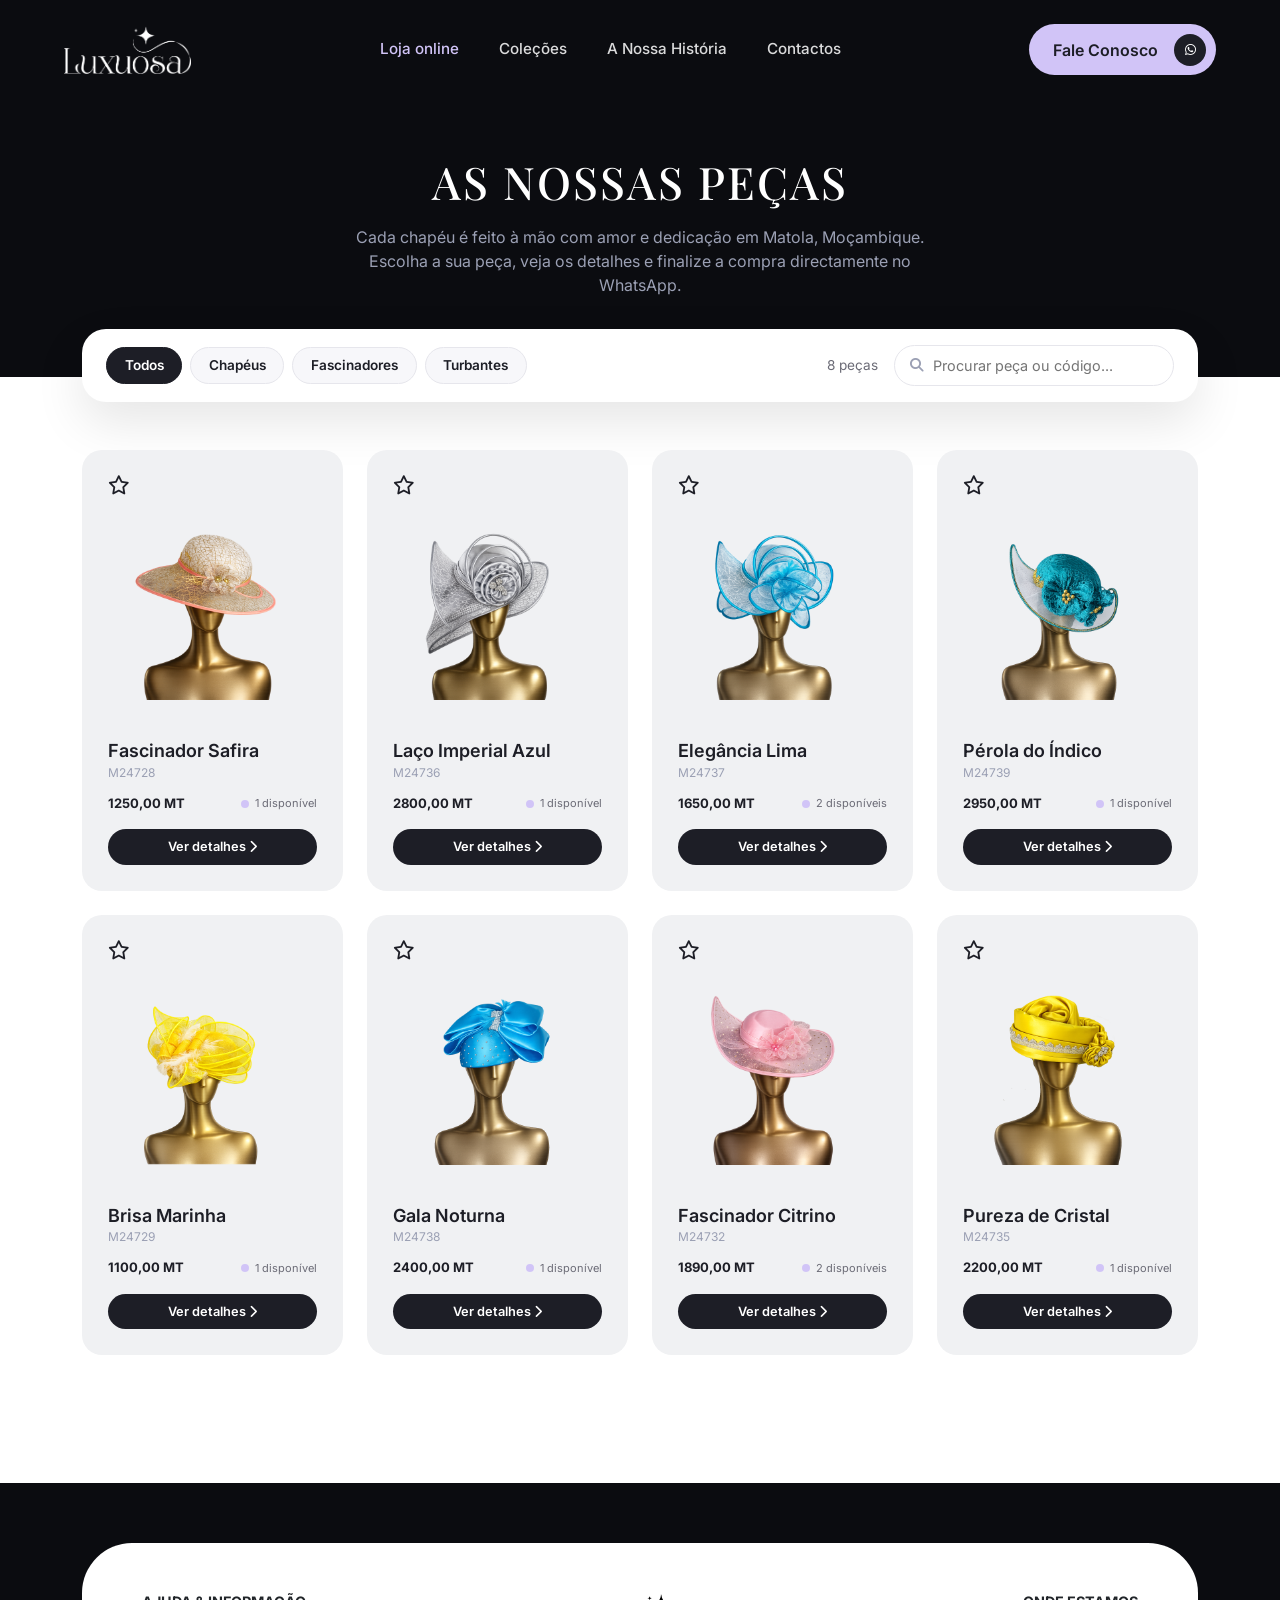
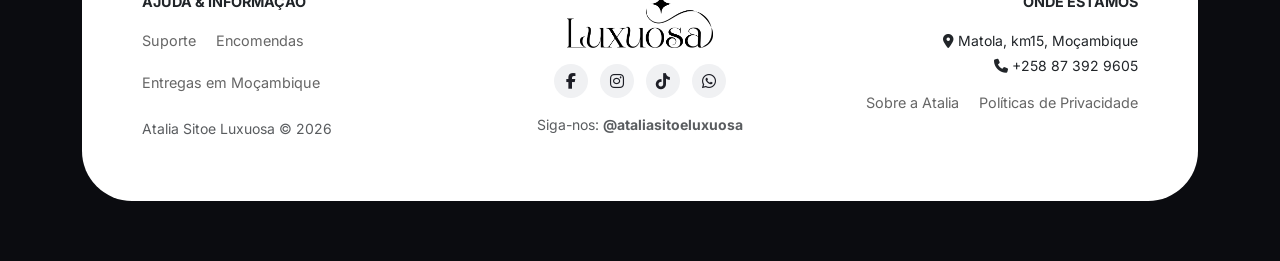
==== produtos.html @ 8c815f89 "Add files via upload" ====
<!DOCTYPE html>
<html lang="pt-BR">

<head>
    <meta charset="UTF-8">
    <meta name="viewport" content="width=device-width, initial-scale=1.0">
    <title>Produtos — Luxuosa</title>
    <meta name="description" content="Catálogo de chapéus e fascinadores artesanais Luxuosa, feitos à mão em Matola, Moçambique.">
    <link href="https://cdn.jsdelivr.net/npm/bootstrap@5.3.2/dist/css/bootstrap.min.css" rel="stylesheet">
    <link href="https://cdnjs.cloudflare.com/ajax/libs/font-awesome/6.4.2/css/all.min.css" rel="stylesheet">
    <link href="https://fonts.googleapis.com/css2?family=Inter:wght@400;500;600;700&display=swap" rel="stylesheet">
    <link rel="stylesheet" href="produtos.css">
</head>

<body>

    <nav class="custom-navbar">
        <a href="index.html" class="brand-logo"><img src="logo.png" alt="Luxuosa" class="logo-img"></a>
        <div class="nav-links">
            <a href="produtos.html" class="active">Loja online</a>
            <a href="index.html#colecoes">Coleções</a>
            <a href="index.html#historia">A Nossa História</a>
            <a href="index.html#contactos">Contactos</a>
        </div>
        <a href="https://wa.me/258873929605" target="_blank" class="btn-pill">
            Fale Conosco <span class="icon-circle"><i class="fa-brands fa-whatsapp"></i></span>
        </a>
    </nav>

    <header class="shop-header">
        <h1>As Nossas Peças</h1>
        <p>Cada chapéu é feito à mão com amor e dedicação em Matola, Moçambique. Escolha a sua peça, veja os detalhes e
            finalize a compra directamente no WhatsApp.</p>
    </header>

    <main class="container">
        <div class="toolbar">
            <div class="chips">
                <button class="chip active" data-filtro="Todos">Todos</button>
                <button class="chip" data-filtro="Chapéus">Chapéus</button>
                <button class="chip" data-filtro="Fascinadores">Fascinadores</button>
                <button class="chip" data-filtro="Turbantes">Turbantes</button>
            </div>
            <div class="d-flex align-items-center gap-3">
                <span class="contador" id="contador"></span>
                <div class="search-box">
                    <i class="fa-solid fa-magnifying-glass"></i>
                    <input type="search" id="busca" placeholder="Procurar peça ou código...">
                </div>
            </div>
        </div>

        <div class="row g-4 row-cols-1 row-cols-sm-2 row-cols-lg-4 py-5" id="grid"></div>
    </main>

    <!-- Detalhes do produto (sem recarregar a página) -->
    <div class="offcanvas offcanvas-end detalhe" tabindex="-1" id="detalhe" aria-labelledby="d-nome">
        <div class="offcanvas-header pb-0">
            <span class="detalhe-cat" id="d-cat"></span>
            <button type="button" class="btn-close" data-bs-dismiss="offcanvas" aria-label="Fechar"></button>
        </div>
        <div class="offcanvas-body">
            <div class="detalhe-img"><img id="d-img" src="" alt=""></div>
            <h2 class="detalhe-nome" id="d-nome"></h2>
            <p class="detalhe-preco mt-2 mb-3" id="d-preco"></p>
            <p class="text-muted" id="d-desc"></p>

            <div class="my-4">
                <div class="spec"><span>Código</span><strong id="d-codigo"></strong></div>
                <div class="spec"><span>Cor</span><strong id="d-cor"></strong></div>
                <div class="spec"><span>Disponibilidade</span><strong id="d-stock"></strong></div>
                <div class="spec"><span>Feito em</span><strong>Matola, Moçambique</strong></div>
            </div>

            <a href="#" id="d-comprar" target="_blank" rel="noopener" class="btn-whats">
                <i class="fa-brands fa-whatsapp fa-lg"></i> Comprar via WhatsApp
            </a>
            <p class="text-center small text-muted mt-3 mb-0">Envio para todo Moçambique • +258 87 392 9605</p>
        </div>
    </div>

    <footer class="custom-footer-container">
        <div class="container">
            <div class="footer-floating-card">
                <div class="row align-items-start">
                    <div class="col-lg-4 mb-4 mb-lg-0">
                        <h6 class="footer-card-title">AJUDA &amp; INFORMAÇÃO</h6>
                        <div class="footer-inline-links">
                            <a href="#">Suporte</a><a href="#">Encomendas</a><a href="#">Entregas em Moçambique</a>
                        </div>
                        <div class="small text-muted mt-4">Atalia Sitoe Luxuosa © 2026</div>
                    </div>
                    <div class="col-lg-4 text-center mb-4 mb-lg-0">
                        <img src="logo.png" alt="Luxuosa" class="footer-logo-img mb-3">
                        <div class="footer-social-circles">
                            <a href="#"><i class="fa-brands fa-facebook-f"></i></a>
                            <a href="#"><i class="fa-brands fa-instagram"></i></a>
                            <a href="https://www.tiktok.com/@ataliasitoeluxuosa" target="_blank"><i class="fa-brands fa-tiktok"></i></a>
                            <a href="https://wa.me/258873929605" target="_blank"><i class="fa-brands fa-whatsapp"></i></a>
                        </div>
                        <p class="mt-3 small text-muted">Siga-nos: <strong>@ataliasitoeluxuosa</strong></p>
                    </div>
                    <div class="col-lg-4 text-lg-end">
                        <h6 class="footer-card-title">ONDE ESTAMOS</h6>
                        <p class="mb-1 small"><i class="fa-solid fa-location-dot"></i> Matola, km15, Moçambique</p>
                        <p class="mb-3 small"><i class="fa-solid fa-phone"></i> +258 87 392 9605</p>
                        <div class="footer-inline-links justify-content-lg-end">
                            <a href="#">Sobre a Atalia</a><a href="#">Políticas de Privacidade</a>
                        </div>
                    </div>
                </div>
            </div>
        </div>
    </footer>

    <script src="https://cdn.jsdelivr.net/npm/bootstrap@5.3.2/dist/js/bootstrap.bundle.min.js"></script>
    <script src="produtos.js"></script>
</body>

</html>
---- produtos.css ----
/* Luxuosa — estilos da página de produtos */
@import url('https://fonts.googleapis.com/css2?family=Playfair+Display:wght@500;700&display=swap');

:root{
  --dark-bg:#0b0c10;
  --light-bg:#c1b3e6;
  --btn-lilac:#d1c4f7;
  --btn-dark:#1d1e26;
  --text-muted:#9ba0b4;
}

body{ font-family:'Inter',sans-serif; background:#ffffff; overflow-x:hidden; }

/* Navbar */
.custom-navbar{
  display:flex; justify-content:space-between; align-items:center;
  padding:1.5rem 4rem; background:var(--dark-bg);
}
.logo-img{ height:3rem; object-fit:contain; }
.nav-links{ display:flex; gap:2.5rem; }
.nav-links a{ color:#fff; text-decoration:none; font-weight:500; font-size:.95rem; opacity:.85; }
.nav-links a:hover,.nav-links a.active{ opacity:1; color:var(--btn-lilac); }
.btn-pill{
  border-radius:50px; padding:.6rem .6rem .6rem 1.5rem; font-weight:600;
  display:inline-flex; align-items:center; gap:1rem; text-decoration:none;
  background:var(--btn-lilac); color:var(--btn-dark); transition:transform .2s ease;
}
.btn-pill:hover{ transform:scale(1.02); color:var(--btn-dark); }
.icon-circle{
  width:32px; height:32px; border-radius:50%; background:var(--btn-dark); color:#fff;
  display:inline-flex; align-items:center; justify-content:center; font-size:.8rem;
}

/* Cabeçalho da loja */
.shop-header{ background:var(--dark-bg); color:#fff; padding:3.5rem 0 5rem; text-align:center; }
.shop-header h1{
  font-family:'Playfair Display',serif; text-transform:uppercase;
  letter-spacing:2px; font-size:2.8rem; margin-bottom:1rem;
}
.shop-header p{ color:var(--text-muted); max-width:620px; margin:0 auto; }

/* Barra de filtros */
.toolbar{
  background:#fff; border-radius:24px; padding:1rem 1.5rem; margin-top:-3rem;
  box-shadow:0 20px 50px rgba(0,0,0,.10); display:flex; gap:1rem;
  align-items:center; flex-wrap:wrap; justify-content:space-between;
}
.chips{ display:flex; gap:.5rem; flex-wrap:wrap; }
.chip{
  border:1px solid #e6e6ec; background:#f7f7fa; color:#1d1e26; border-radius:50px;
  padding:.45rem 1.1rem; font-size:.85rem; font-weight:600; transition:all .2s ease;
}
.chip:hover{ background:#ece7fb; }
.chip.active{ background:var(--btn-dark); color:#fff; border-color:var(--btn-dark); }
.search-box{ position:relative; }
.search-box input{
  border:1px solid #e6e6ec; border-radius:50px; padding:.55rem 1rem .55rem 2.4rem;
  font-size:.9rem; min-width:240px; outline:none;
}
.search-box input:focus{ border-color:var(--btn-lilac); }
.search-box i{ position:absolute; left:1rem; top:50%; transform:translateY(-50%); color:#9ba0b4; font-size:.85rem; }
.contador{ font-size:.85rem; color:#6b6b76; }

/* Cartões (mesmo estilo do index) */
.product-card{
  background:#f0f1f3; border-radius:20px; padding:25px; display:flex; flex-direction:column;
  transition:all .3s ease; border:1px solid transparent; cursor:pointer;
}
.product-card:hover{ transform:translateY(-10px); background:#fff; box-shadow:0 20px 40px rgba(0,0,0,.12); }
.star-icon{ font-size:1.2rem; color:#1d1e26; margin-bottom:15px; }
.product-img-wrapper{ flex-grow:1; display:flex; align-items:center; justify-content:center; padding:20px 0; }
.product-img-wrapper img{ max-width:100%; max-height:170px; object-fit:contain; }
.product-info{ margin-top:20px; }
.product-name{ font-size:18px; font-weight:600; color:#1d1e26; margin-bottom:2px; }
.product-code{ font-size:12px; color:#9ba0b4; margin-bottom:12px; }
.product-footer{ display:flex; justify-content:space-between; align-items:center; }
.product-price{ font-weight:700; font-size:13px; color:#1d1e26; }
.product-stock{ font-size:11px; color:#6b6b76; display:inline-flex; align-items:center; gap:6px; }
.stock-dot{ width:8px; height:8px; border-radius:50%; background:var(--btn-lilac); display:inline-block; }
.btn-detalhe{
  margin-top:16px; width:100%; border:none; border-radius:50px; padding:.5rem 1rem;
  background:var(--btn-dark); color:#fff; font-size:.8rem; font-weight:600;
}
.btn-detalhe:hover{ background:#000; }

/* Painel de detalhes */
.offcanvas.detalhe{ width:520px; max-width:100%; border-radius:28px 0 0 28px; }
.detalhe-img{
  background:var(--light-bg); border-radius:20px; padding:2rem; text-align:center; margin-bottom:1.5rem;
}
.detalhe-img img{ max-height:260px; max-width:100%; object-fit:contain; }
.detalhe-nome{ font-family:'Playfair Display',serif; font-size:1.8rem; color:#1d1e26; }
.detalhe-cat{ font-size:.75rem; letter-spacing:2px; text-transform:uppercase; color:#9ba0b4; }
.detalhe-preco{ font-size:1.6rem; font-weight:700; color:#1d1e26; }
.spec{ display:flex; justify-content:space-between; padding:.7rem 0; border-bottom:1px solid #f0f0f4; font-size:.9rem; }
.spec span:first-child{ color:#9ba0b4; }
.btn-whats{
  width:100%; border-radius:50px; padding:.9rem 1.5rem; background:#1d1e26; color:#fff;
  font-weight:700; text-decoration:none; display:inline-flex; align-items:center;
  justify-content:center; gap:.7rem; transition:transform .2s ease;
}
.btn-whats:hover{ transform:scale(1.02); background:#25D366; color:#fff; }

/* Rodapé */
.custom-footer-container{ background:var(--dark-bg); padding:60px 0; margin-top:5rem; }
.footer-floating-card{ background:#fff; border-radius:50px; padding:50px 60px; }
.footer-card-title{ font-size:.9rem; font-weight:700; margin-bottom:20px; }
.footer-inline-links{ display:flex; gap:20px; flex-wrap:wrap; }
.footer-inline-links a{ color:#666; text-decoration:none; font-size:.9rem; }
.footer-inline-links a:hover{ color:var(--btn-lilac); }
.footer-logo-img{ height:55px; filter:brightness(0); }
.footer-social-circles a{
  width:34px; height:34px; border-radius:50%; background:#f0f1f3; color:#1d1e26;
  display:inline-flex; align-items:center; justify-content:center; margin:0 4px; text-decoration:none;
}
.footer-social-circles a:hover{ background:var(--btn-lilac); }

@media (max-width:768px){
  .custom-navbar{ padding:1.2rem 1.5rem; }
  .nav-links{ display:none; }
  .shop-header h1{ font-size:2rem; }
  .footer-floating-card{ padding:35px 25px; border-radius:30px; }
}
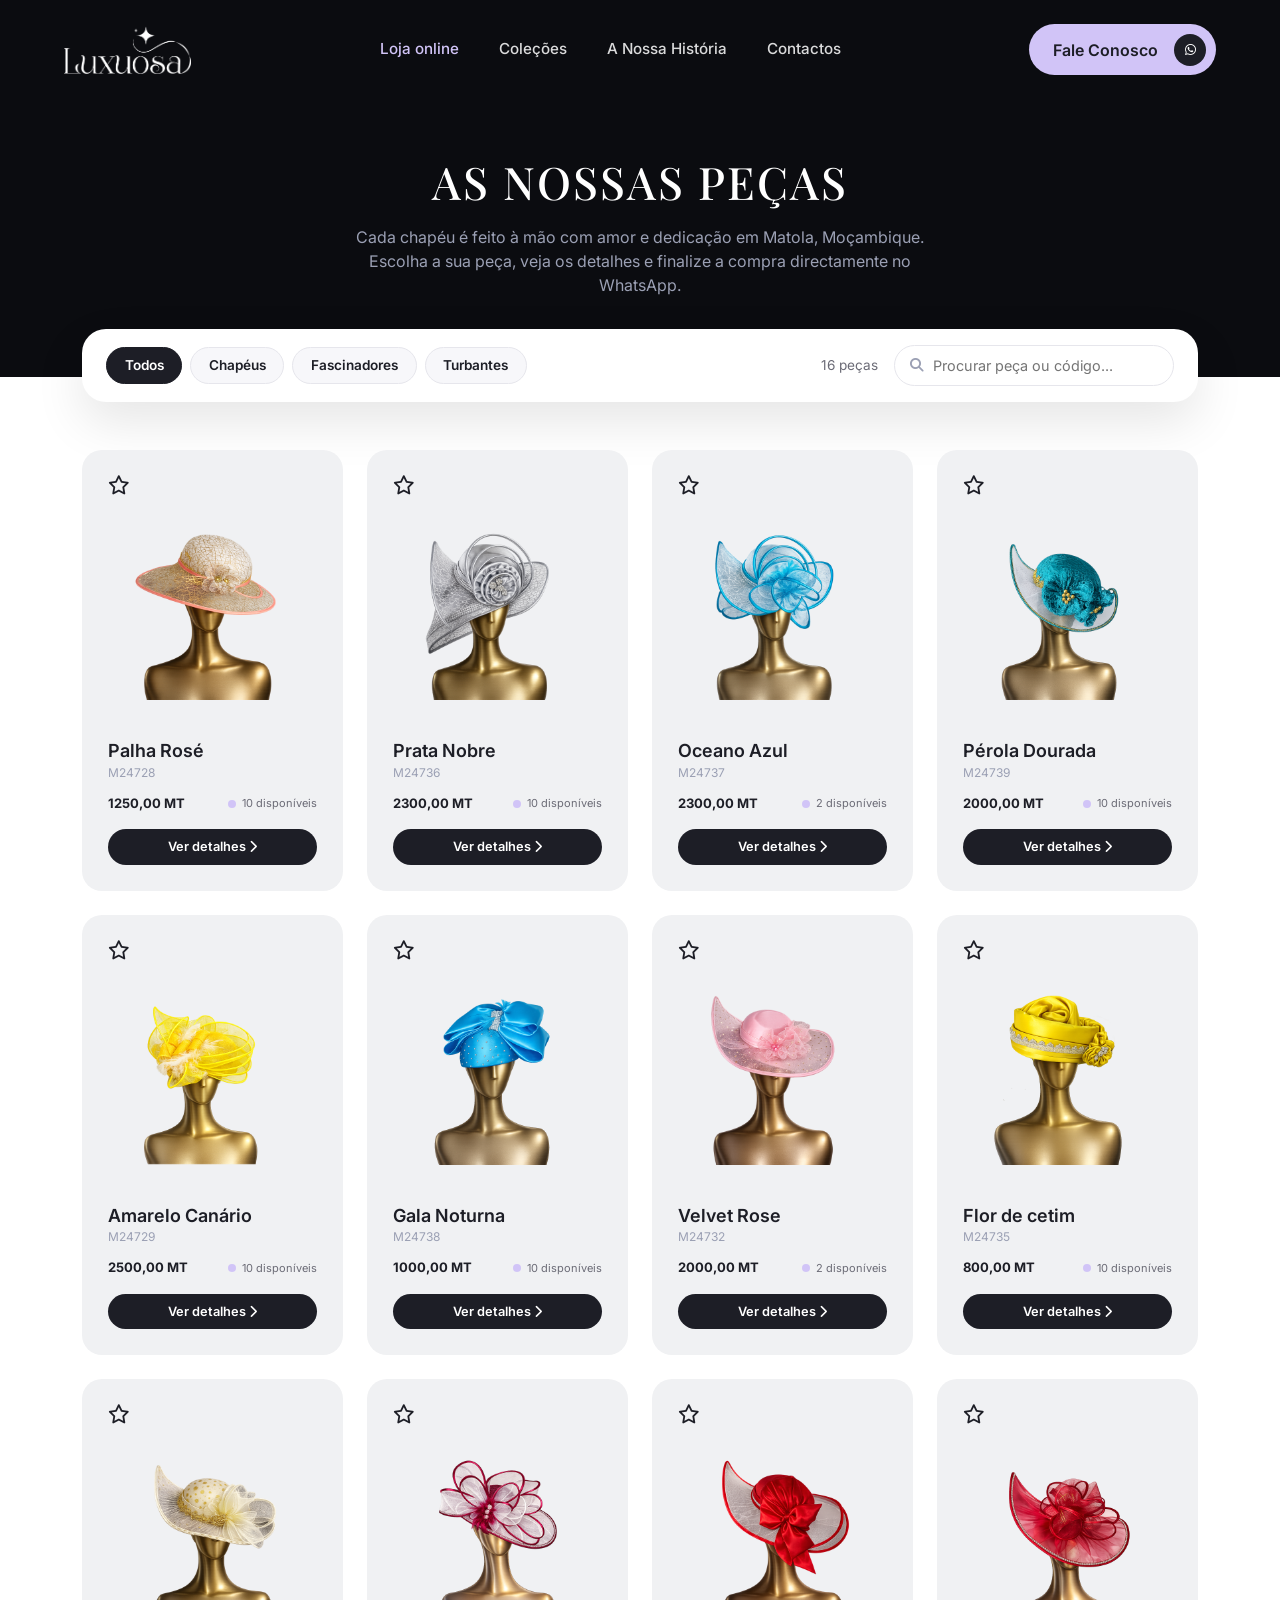
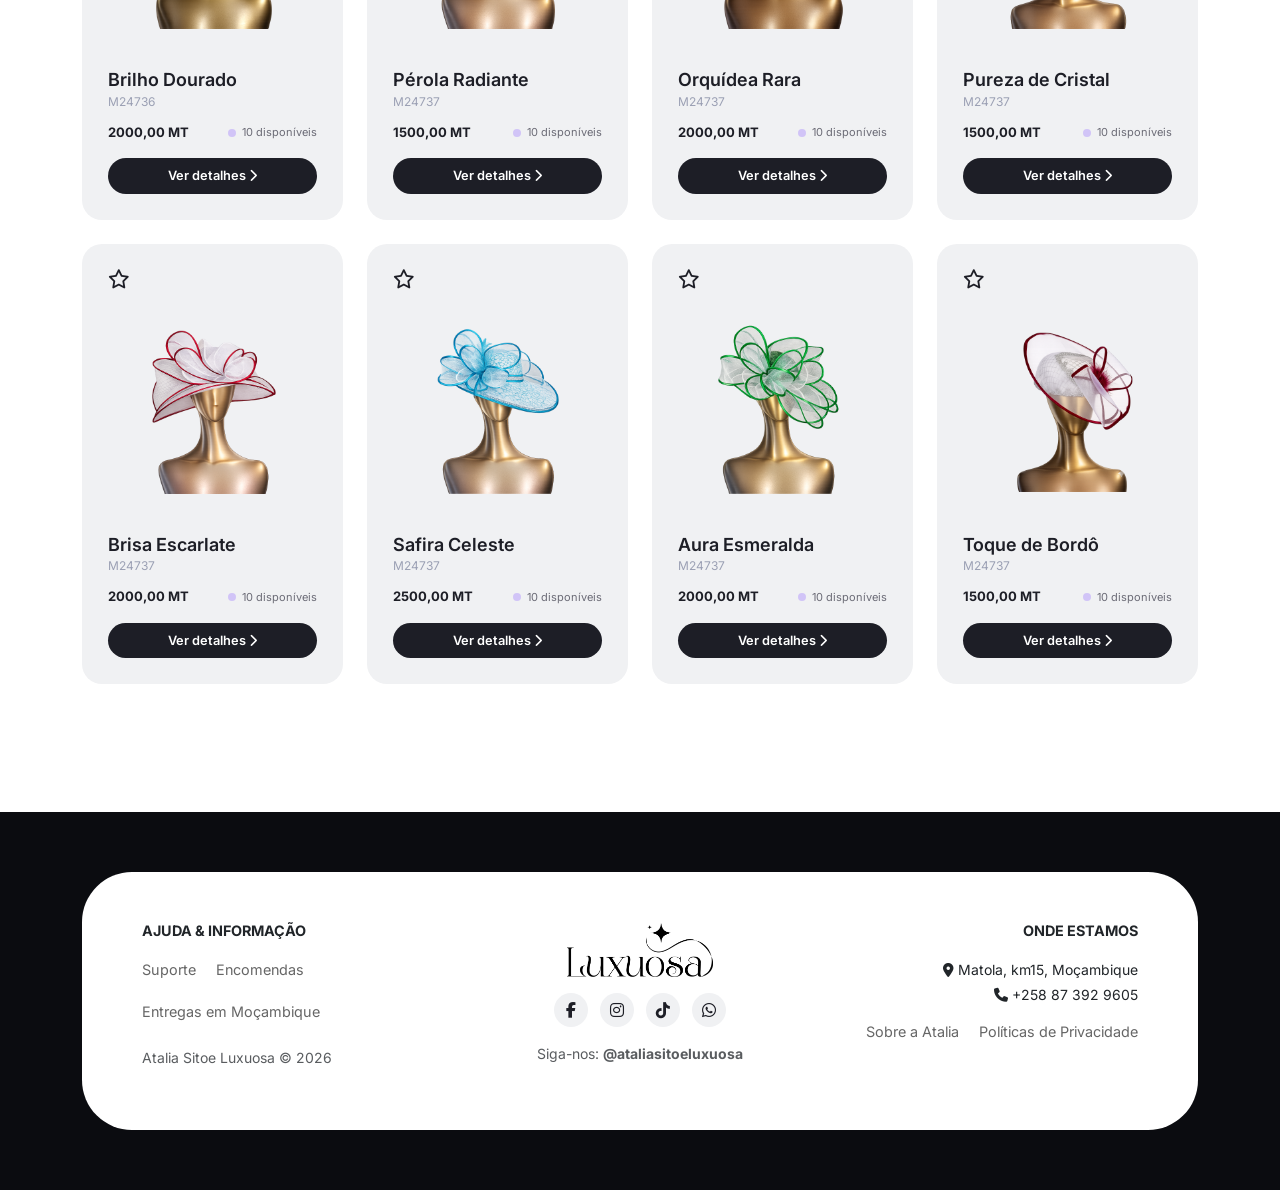
==== commit c01a6726: "Add files via upload" ====
--- a/produtos.html
+++ b/produtos.html
@@ -5,7 +5,8 @@
     <meta charset="UTF-8">
     <meta name="viewport" content="width=device-width, initial-scale=1.0">
     <title>Produtos — Luxuosa</title>
-    <meta name="description" content="Catálogo de chapéus e fascinadores artesanais Luxuosa, feitos à mão em Matola, Moçambique.">
+    <meta name="description"
+        content="Catálogo de chapéus e fascinadores artesanais Luxuosa, feitos à mão em Matola, Moçambique.">
     <link href="https://cdn.jsdelivr.net/npm/bootstrap@5.3.2/dist/css/bootstrap.min.css" rel="stylesheet">
     <link href="https://cdnjs.cloudflare.com/ajax/libs/font-awesome/6.4.2/css/all.min.css" rel="stylesheet">
     <link href="https://fonts.googleapis.com/css2?family=Inter:wght@400;500;600;700&display=swap" rel="stylesheet">
@@ -95,8 +96,10 @@
                         <div class="footer-social-circles">
                             <a href="#"><i class="fa-brands fa-facebook-f"></i></a>
                             <a href="#"><i class="fa-brands fa-instagram"></i></a>
-                            <a href="https://www.tiktok.com/@ataliasitoeluxuosa" target="_blank"><i class="fa-brands fa-tiktok"></i></a>
-                            <a href="https://wa.me/258873929605" target="_blank"><i class="fa-brands fa-whatsapp"></i></a>
+                            <a href="https://www.tiktok.com/@ataliasitoeluxuosa" target="_blank"><i
+                                    class="fa-brands fa-tiktok"></i></a>
+                            <a href="https://wa.me/258873929605" target="_blank"><i
+                                    class="fa-brands fa-whatsapp"></i></a>
                         </div>
                         <p class="mt-3 small text-muted">Siga-nos: <strong>@ataliasitoeluxuosa</strong></p>
                     </div>
@@ -117,4 +120,4 @@
     <script src="produtos.js"></script>
 </body>
 
-</html>
+</html>
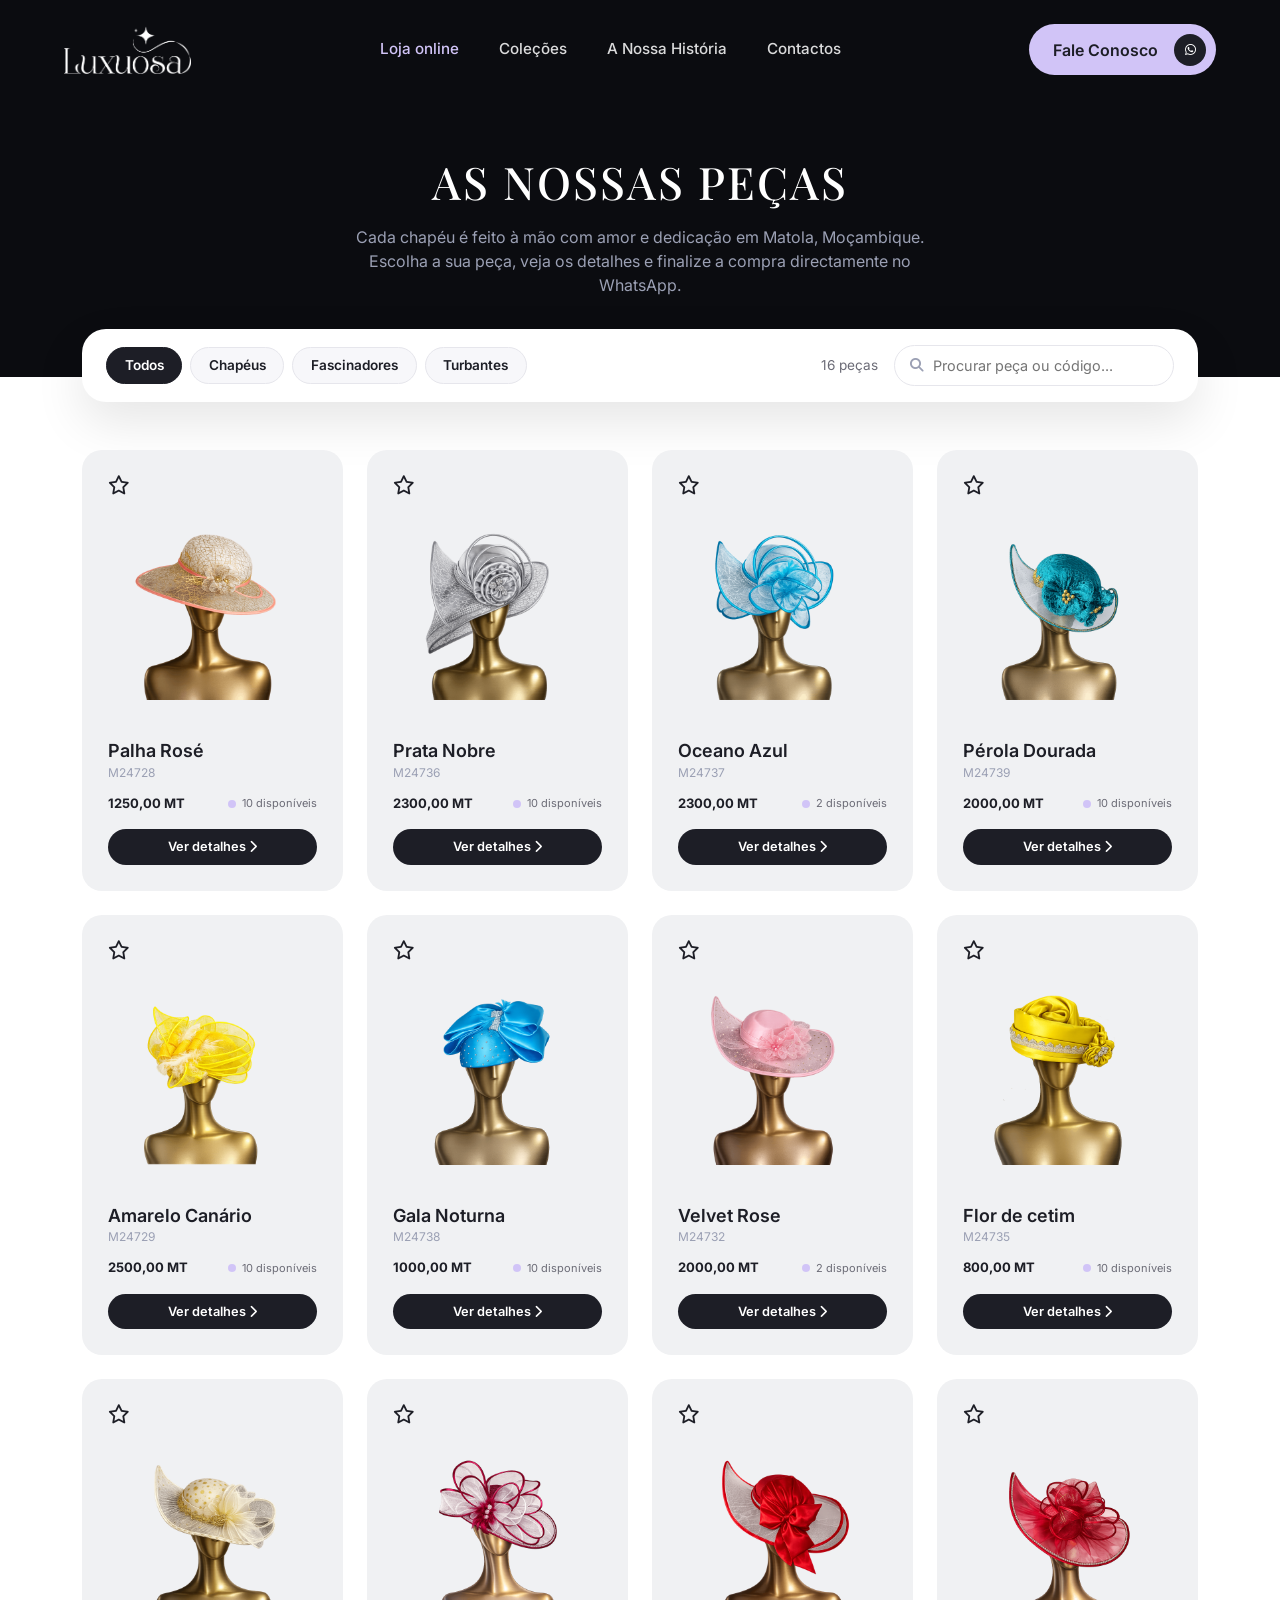
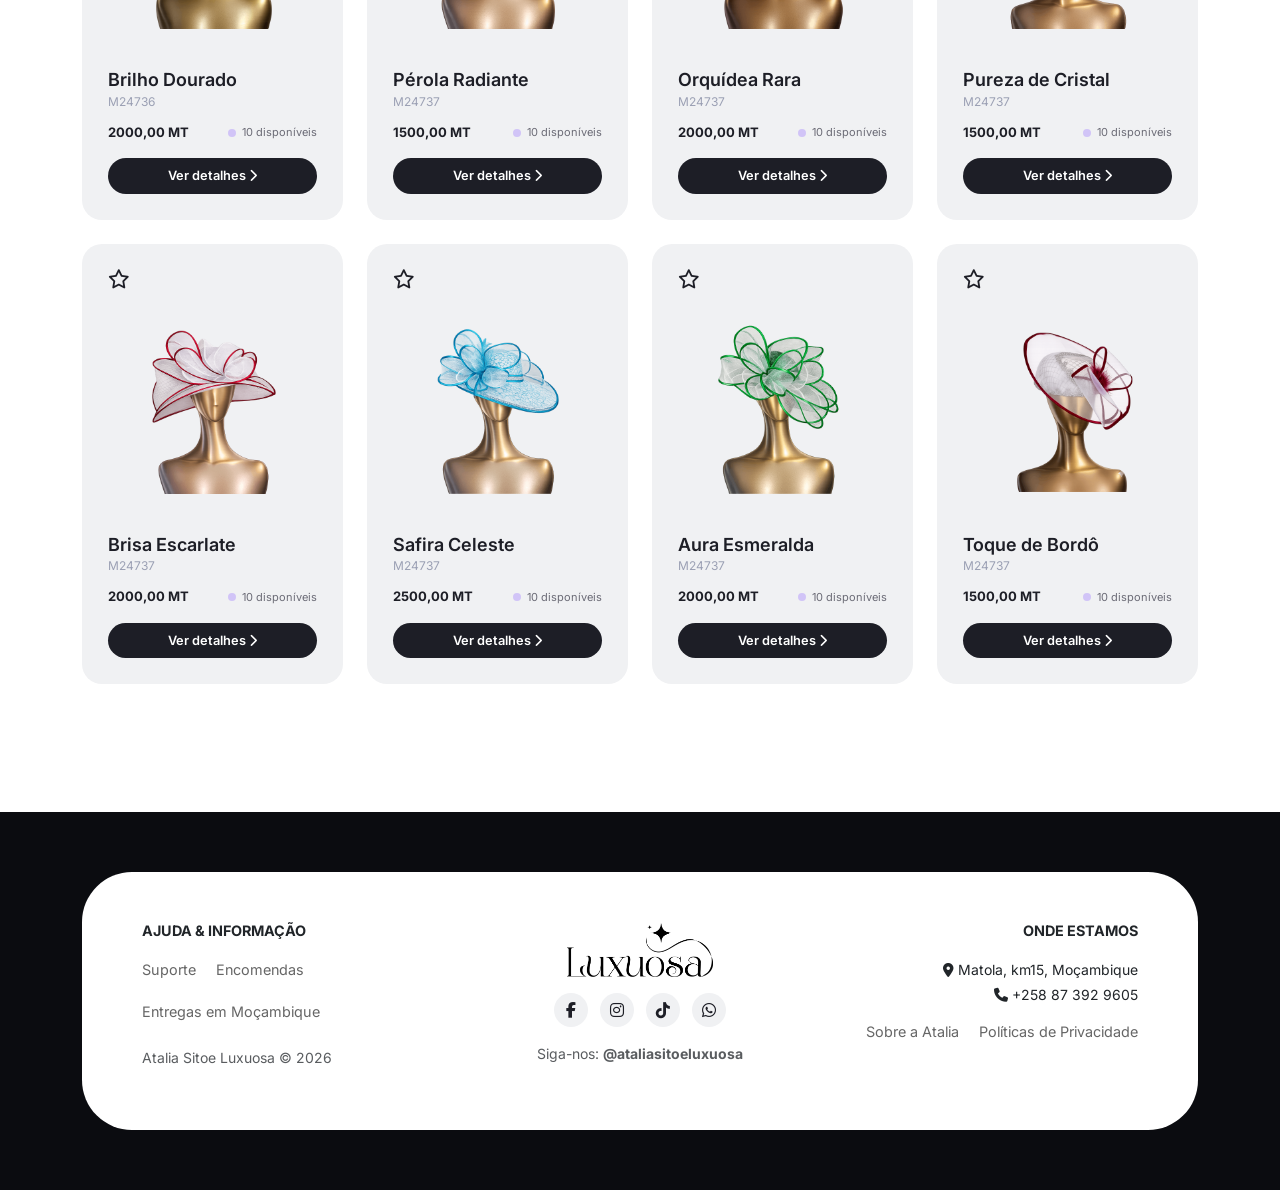
==== commit bd09f931: "number" ====
--- a/produtos.html
+++ b/produtos.html
@@ -2,6 +2,28 @@
 <html lang="pt-BR">
 
 <head>
+    <!-- SEO Básico -->
+    <meta name="description"
+        content="Catálogo completo de chapéus, fascinadores e turbantes artesanais Luxuosa. Peças feitas à mão em Matola, Moçambique. Escolha a sua peça e compre online.">
+    <meta name="keywords"
+        content="comprar chapéus online, fascinadores Moçambique, turbantes, catálogo Luxuosa, loja online de chapéus, moda artesanal">
+    <meta name="author" content="Atalia Sitoé">
+    <link rel="canonical" href="https://luxuosa.co.mz/produtos.html">
+
+    <!-- Open Graph / Redes Sociais -->
+    <meta property="og:type" content="website">
+    <meta property="og:url" content="https://luxuosa.co.mz/produtos.html">
+    <meta property="og:title" content="Produtos — Loja Online Luxuosa">
+    <meta property="og:description"
+        content="Escolha a sua peça exclusiva no nosso catálogo de chapéus e fascinadores e finalize a compra directamente no WhatsApp.">
+    <meta property="og:image" content="https://luxuosa.co.mz/prod1.png">
+    <meta property="og:site_name" content="Luxuosa">
+
+    <!-- Twitter Cards -->
+    <meta name="twitter:card" content="summary_large_image">
+    <meta name="twitter:title" content="Produtos — Loja Online Luxuosa">
+    <meta name="twitter:description" content="Catálogo completo de chapéus e fascinadores artesanais Luxuosa.">
+    <meta name="twitter:image" content="https://luxuosa.co.mz/prod1.png">
     <meta charset="UTF-8">
     <meta name="viewport" content="width=device-width, initial-scale=1.0">
     <title>Produtos — Luxuosa</title>
@@ -23,7 +45,7 @@
             <a href="index.html#historia">A Nossa História</a>
             <a href="index.html#contactos">Contactos</a>
         </div>
-        <a href="https://wa.me/258873929605" target="_blank" class="btn-pill">
+        <a href="https://wa.me/258842379543" target="_blank" class="btn-pill">
             Fale Conosco <span class="icon-circle"><i class="fa-brands fa-whatsapp"></i></span>
         </a>
     </nav>
@@ -98,7 +120,7 @@
                             <a href="#"><i class="fa-brands fa-instagram"></i></a>
                             <a href="https://www.tiktok.com/@ataliasitoeluxuosa" target="_blank"><i
                                     class="fa-brands fa-tiktok"></i></a>
-                            <a href="https://wa.me/258873929605" target="_blank"><i
+                            <a href="https://wa.me/258842379543" target="_blank"><i
                                     class="fa-brands fa-whatsapp"></i></a>
                         </div>
                         <p class="mt-3 small text-muted">Siga-nos: <strong>@ataliasitoeluxuosa</strong></p>
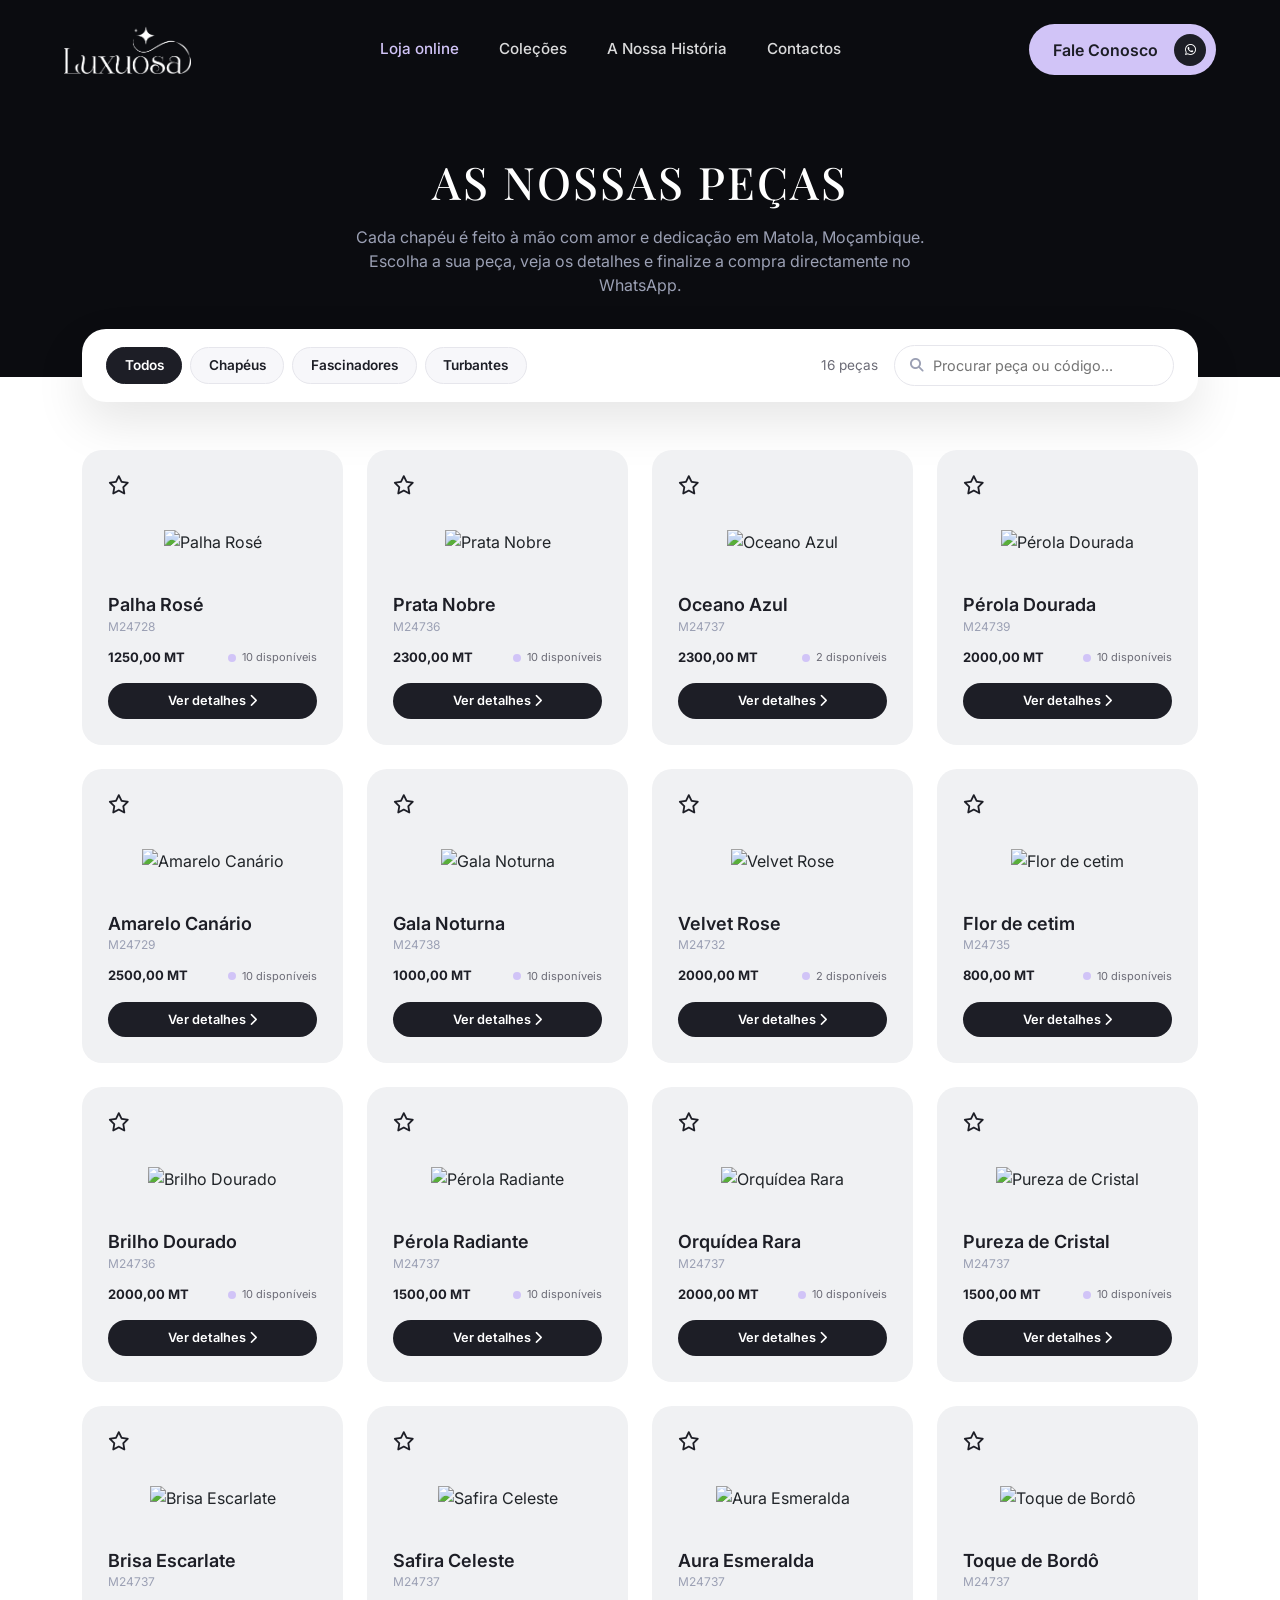
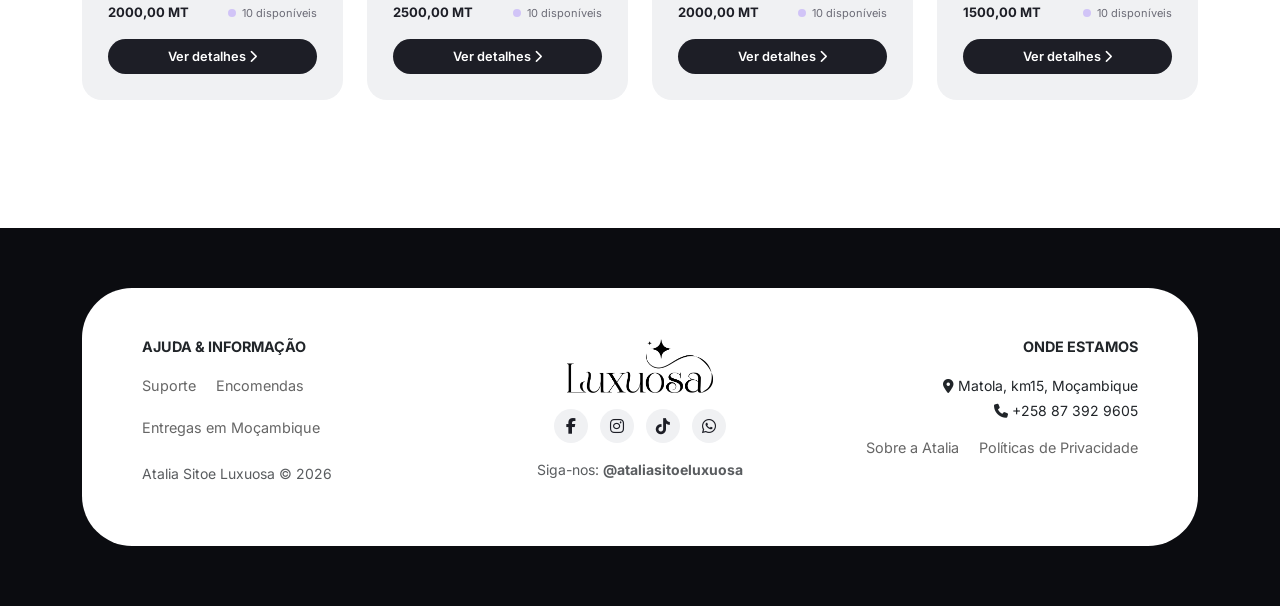
==== commit b7b4604d: "img to webp" ====
--- a/produtos.html
+++ b/produtos.html
@@ -16,14 +16,14 @@
     <meta property="og:title" content="Produtos — Loja Online Luxuosa">
     <meta property="og:description"
         content="Escolha a sua peça exclusiva no nosso catálogo de chapéus e fascinadores e finalize a compra directamente no WhatsApp.">
-    <meta property="og:image" content="https://luxuosa.co.mz/prod1.png">
+    <meta property="og:image" content="https://luxuosa.co.mz/prod1.webp">
     <meta property="og:site_name" content="Luxuosa">
 
     <!-- Twitter Cards -->
     <meta name="twitter:card" content="summary_large_image">
     <meta name="twitter:title" content="Produtos — Loja Online Luxuosa">
     <meta name="twitter:description" content="Catálogo completo de chapéus e fascinadores artesanais Luxuosa.">
-    <meta name="twitter:image" content="https://luxuosa.co.mz/prod1.png">
+    <meta name="twitter:image" content="https://luxuosa.co.mz/prod1.webp">
     <meta charset="UTF-8">
     <meta name="viewport" content="width=device-width, initial-scale=1.0">
     <title>Produtos — Luxuosa</title>
@@ -38,7 +38,7 @@
 <body>
 
     <nav class="custom-navbar">
-        <a href="index.html" class="brand-logo"><img src="logo.png" alt="Luxuosa" class="logo-img"></a>
+        <a href="index.html" class="brand-logo"><img src="logo.webp" alt="Luxuosa" class="logo-img"></a>
         <div class="nav-links">
             <a href="produtos.html" class="active">Loja online</a>
             <a href="index.html#colecoes">Coleções</a>
@@ -114,7 +114,7 @@
                         <div class="small text-muted mt-4">Atalia Sitoe Luxuosa © 2026</div>
                     </div>
                     <div class="col-lg-4 text-center mb-4 mb-lg-0">
-                        <img src="logo.png" alt="Luxuosa" class="footer-logo-img mb-3">
+                        <img src="logo.webp" alt="Luxuosa" class="footer-logo-img mb-3">
                         <div class="footer-social-circles">
                             <a href="#"><i class="fa-brands fa-facebook-f"></i></a>
                             <a href="#"><i class="fa-brands fa-instagram"></i></a>
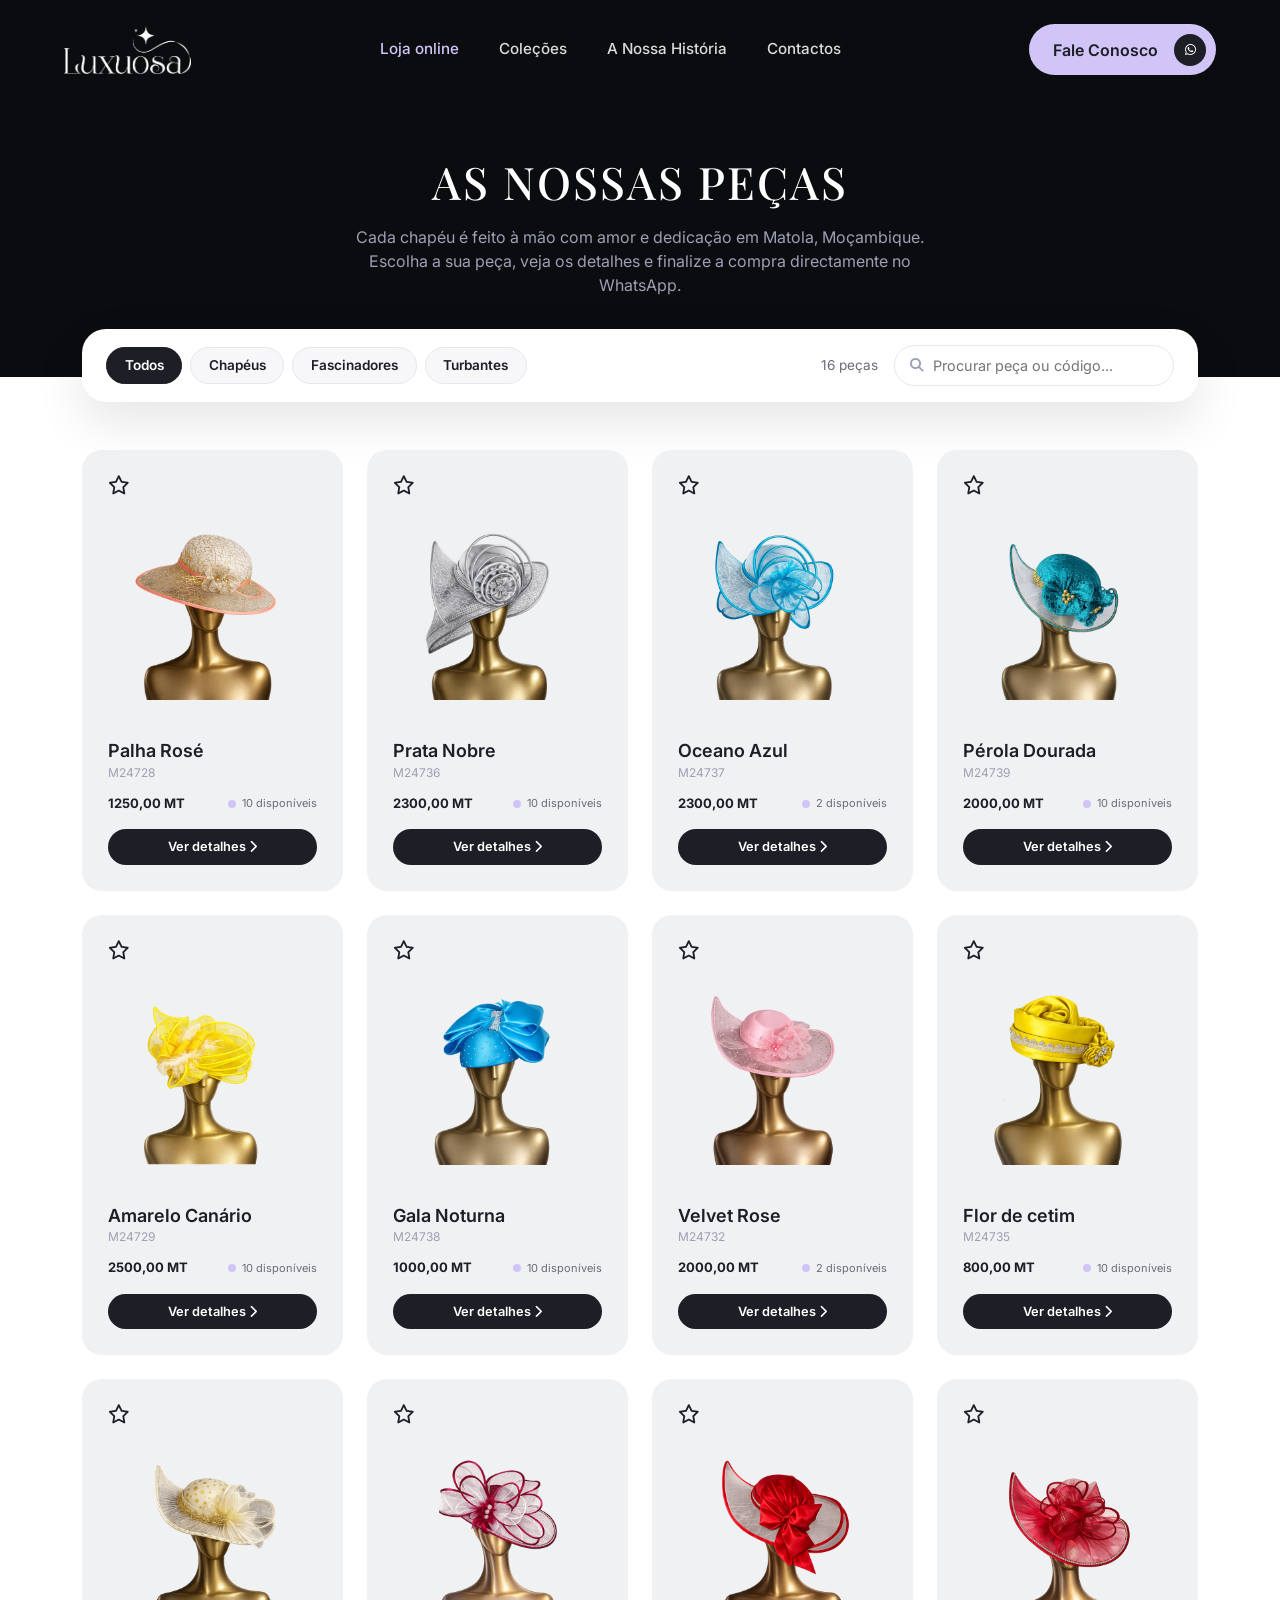
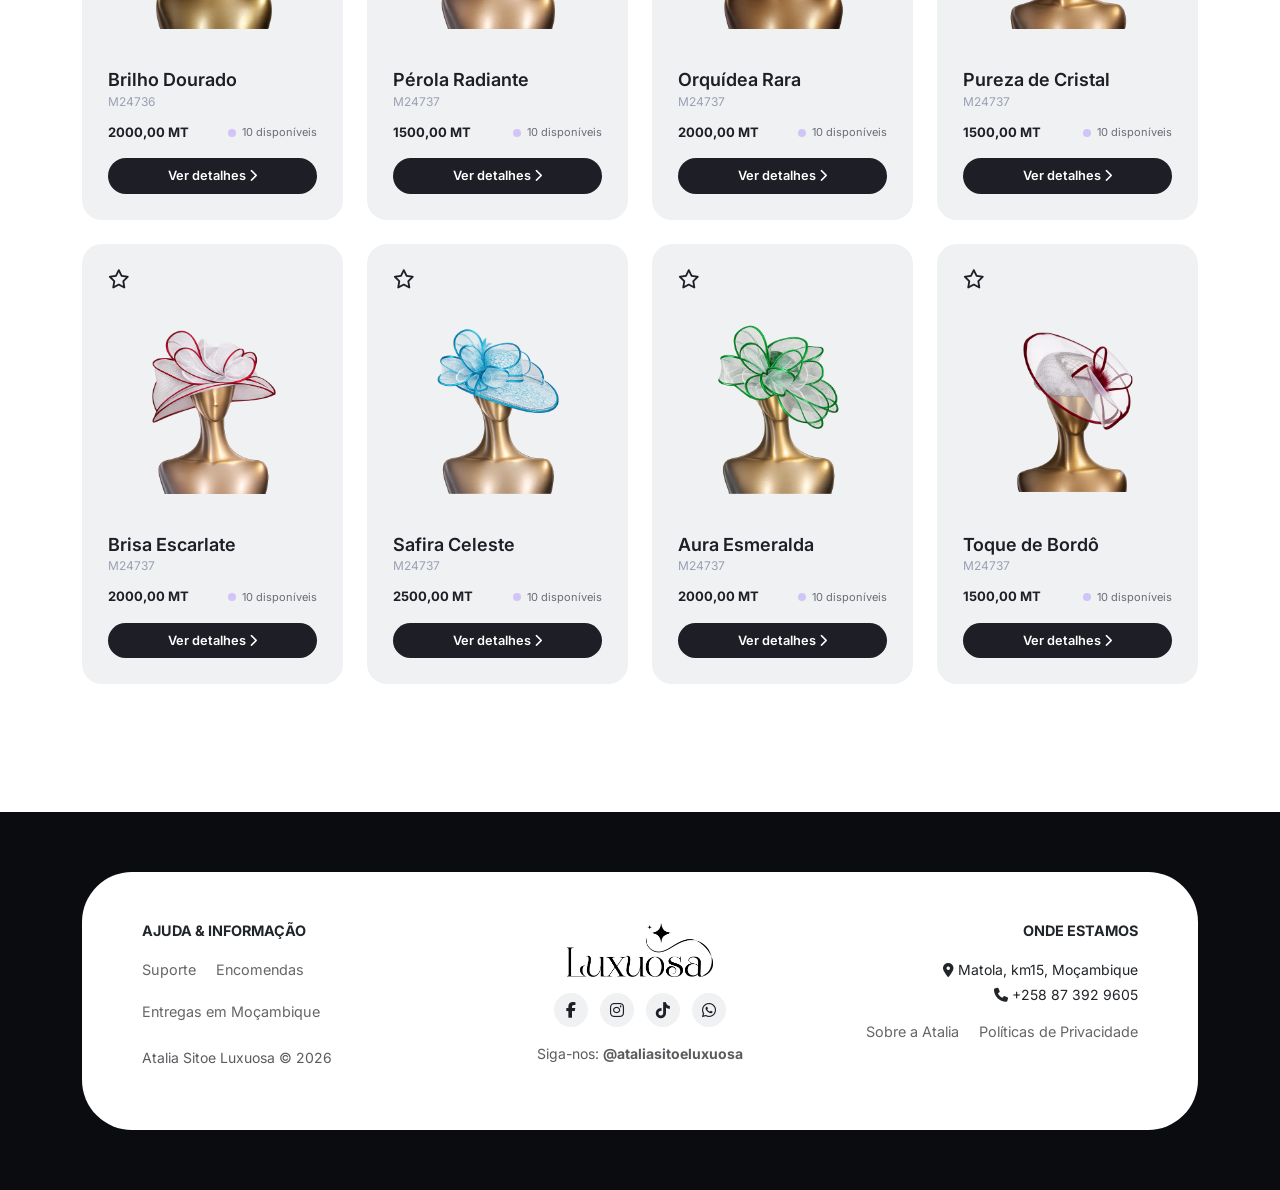
==== commit 6a520918: "faicon" ====
--- a/produtos.html
+++ b/produtos.html
@@ -18,7 +18,7 @@
         content="Escolha a sua peça exclusiva no nosso catálogo de chapéus e fascinadores e finalize a compra directamente no WhatsApp.">
     <meta property="og:image" content="https://luxuosa.co.mz/prod1.webp">
     <meta property="og:site_name" content="Luxuosa">
-
+    <link rel="icon" href="/favicon.svg" type="image/svg+xml">
     <!-- Twitter Cards -->
     <meta name="twitter:card" content="summary_large_image">
     <meta name="twitter:title" content="Produtos — Loja Online Luxuosa">
